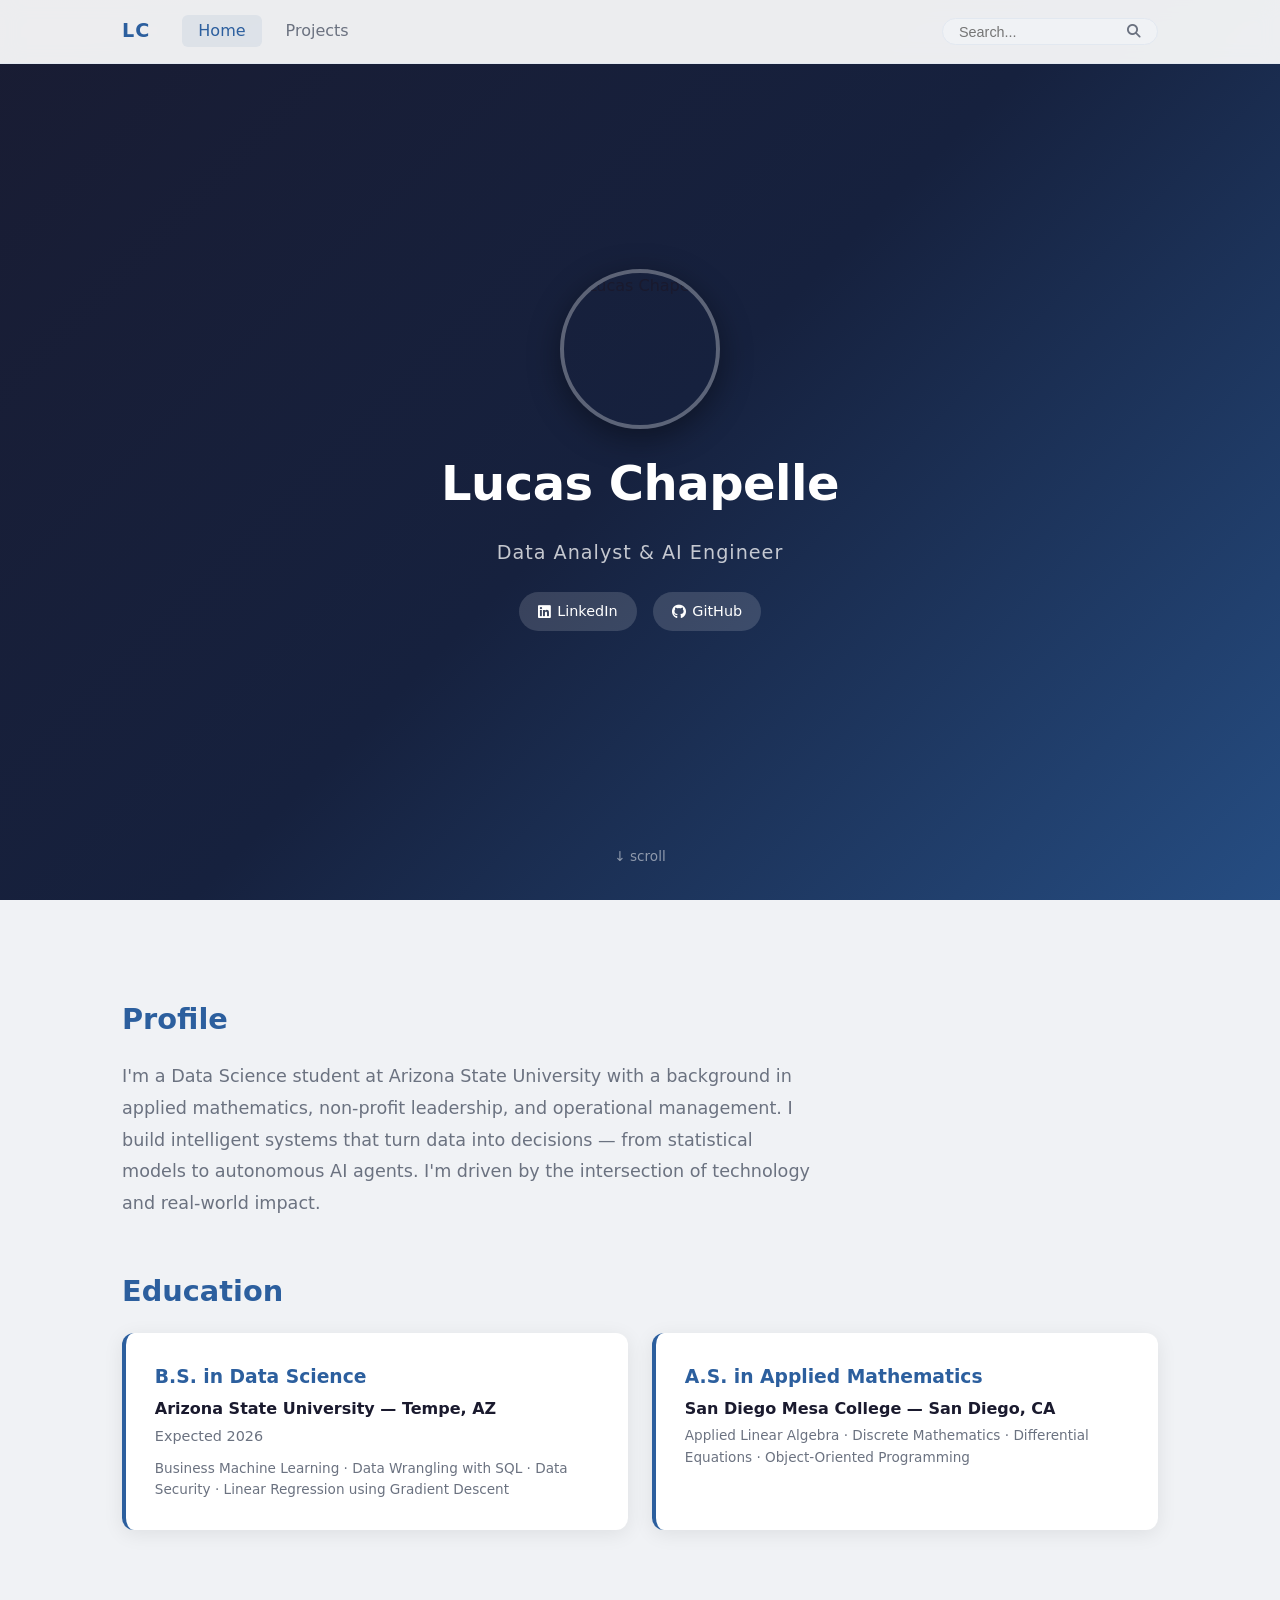
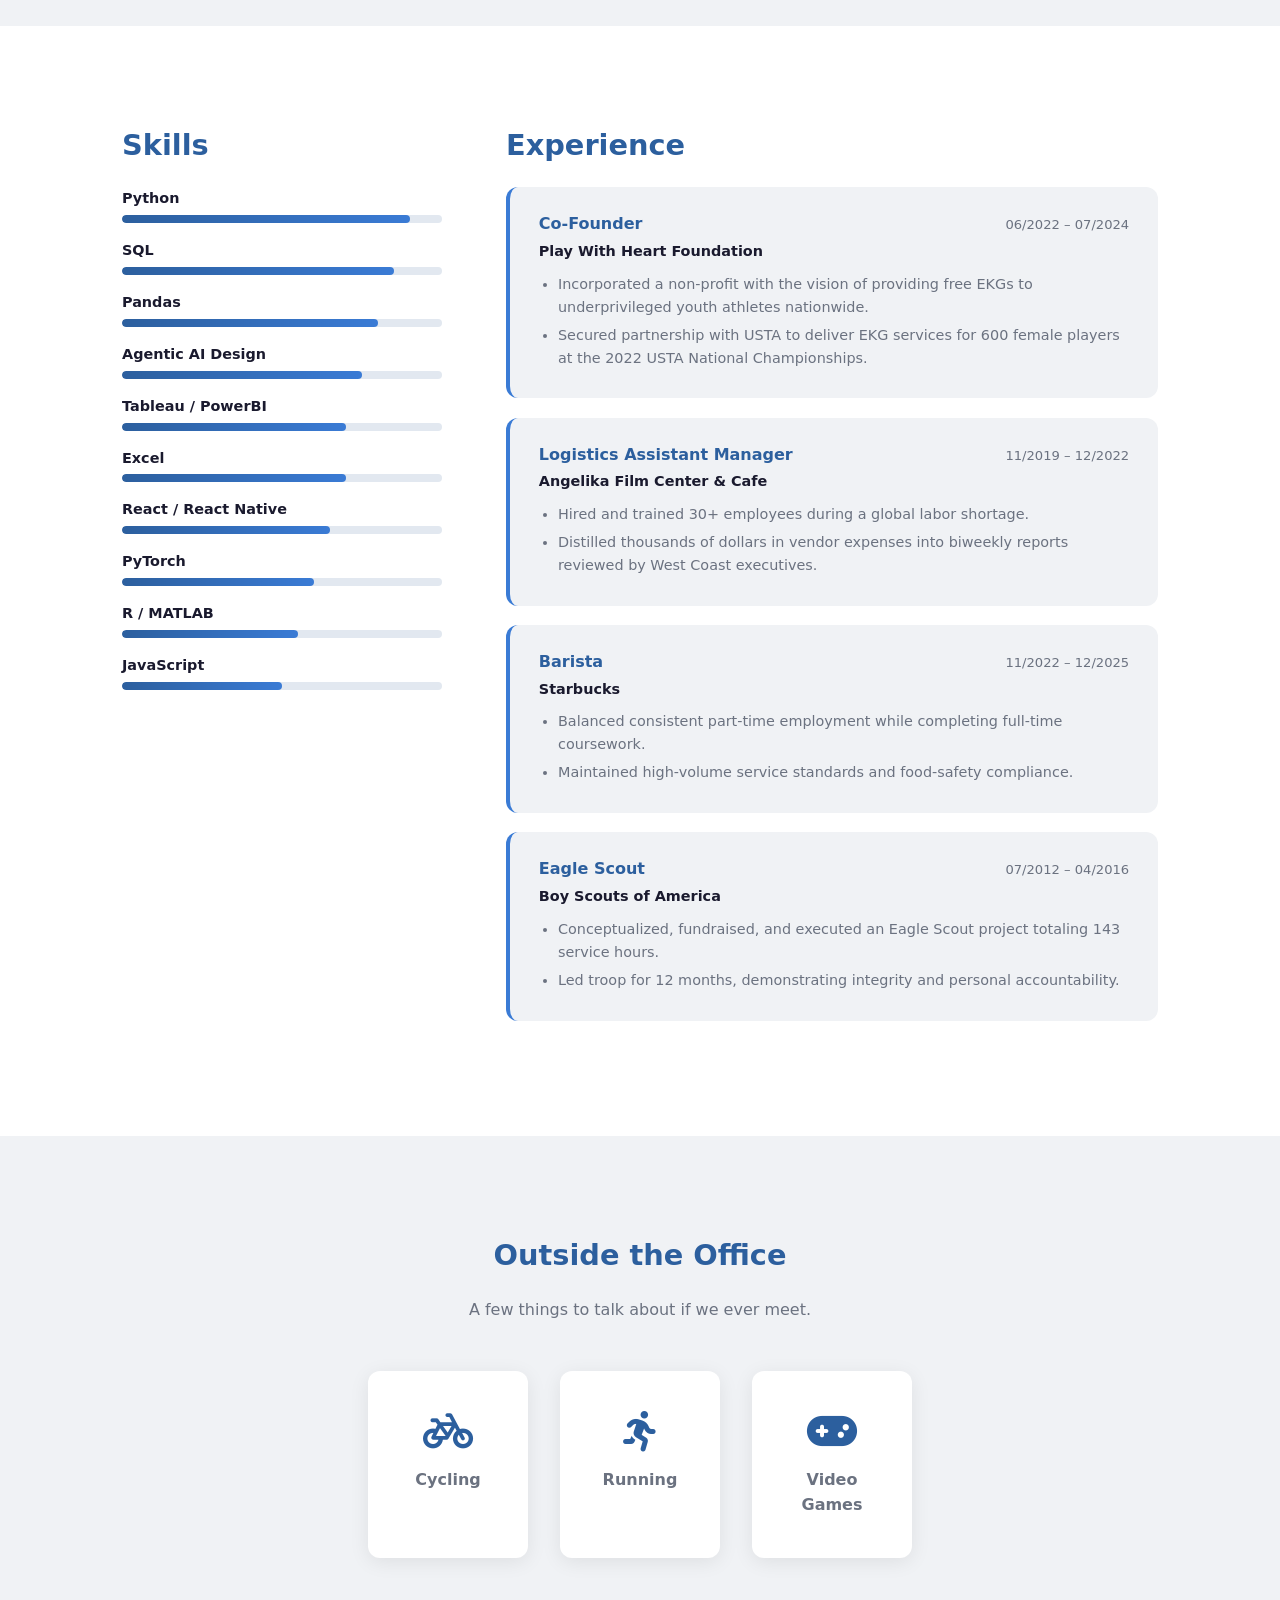
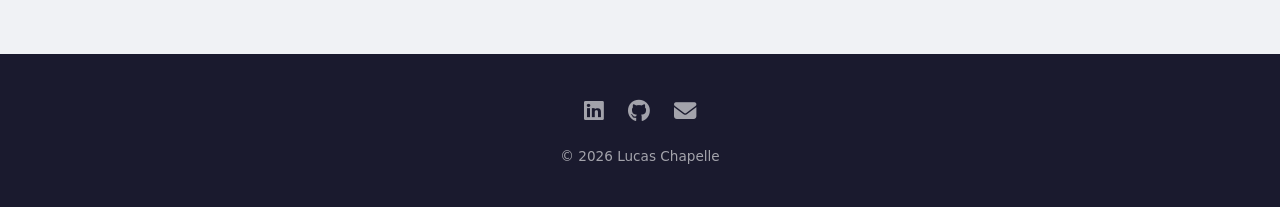
==== index.html @ 03fcc6c4 "Initial portfolio commit" ====
<!DOCTYPE html>
<html lang="en">
<head>
  <meta charset="UTF-8" />
  <meta name="viewport" content="width=device-width, initial-scale=1.0" />
  <title>Lucas Chapelle</title>
  <link rel="stylesheet" href="css/style.css" />
  <link rel="stylesheet" href="https://cdnjs.cloudflare.com/ajax/libs/font-awesome/6.5.0/css/all.min.css" />
</head>
<body>

  <!-- HEADER -->
  <header id="site-header">
    <nav>
      <div class="nav-logo">LC</div>
      <ul class="nav-links">
        <li><a href="index.html" class="active">Home</a></li>
        <li><a href="projects.html">Projects</a></li>
      </ul>
      <div class="nav-search">
        <input type="text" id="search-input" placeholder="Search..." />
        <i class="fas fa-search"></i>
      </div>
    </nav>
  </header>

  <!-- HERO -->
  <section id="hero">
    <div class="hero-bg" id="parallax-bg"></div>
    <div class="hero-content">
      <img src="assets/headshot.jpg" alt="Lucas Chapelle" class="headshot" />
      <h1>Lucas Chapelle</h1>
      <p class="title">Data Analyst &amp; AI Engineer</p>
      <div class="social-links">
        <a href="https://linkedin.com/in/lucas-chapelle-/" target="_blank">
          <i class="fab fa-linkedin"></i> LinkedIn
        </a>
        <a href="https://github.com/LChap" target="_blank">
          <i class="fab fa-github"></i> GitHub
        </a>
      </div>
    </div>
    <div class="scroll-hint">&#8595; scroll</div>
  </section>

  <!-- PROFILE & EDUCATION -->
  <section id="about">
    <div class="container">
      <h2>Profile</h2>
      <p class="profile-text">
        I'm a Data Science student at Arizona State University with a background in applied mathematics,
        non-profit leadership, and operational management. I build intelligent systems that turn data into
        decisions — from statistical models to autonomous AI agents. I'm driven by the intersection of
        technology and real-world impact.
      </p>

      <h2>Education</h2>
      <div class="education-grid">
        <div class="edu-card">
          <h3>B.S. in Data Science</h3>
          <p class="school">Arizona State University — Tempe, AZ</p>
          <p class="date">Expected 2026</p>
          <p class="courses">Business Machine Learning · Data Wrangling with SQL · Data Security · Linear Regression using Gradient Descent</p>
        </div>
        <div class="edu-card">
          <h3>A.S. in Applied Mathematics</h3>
          <p class="school">San Diego Mesa College — San Diego, CA</p>
          <p class="courses">Applied Linear Algebra · Discrete Mathematics · Differential Equations · Object-Oriented Programming</p>
        </div>
      </div>
    </div>
  </section>

  <!-- EXPERIENCE & SKILLS -->
  <section id="experience">
    <div class="container experience-layout">

      <!-- SKILLS -->
      <div class="skills-panel">
        <h2>Skills</h2>
        <div class="skills-list">
          <div class="skill-item" data-level="90"><span>Python</span><div class="skill-bar"><div class="skill-fill"></div></div></div>
          <div class="skill-item" data-level="85"><span>SQL</span><div class="skill-bar"><div class="skill-fill"></div></div></div>
          <div class="skill-item" data-level="80"><span>Pandas</span><div class="skill-bar"><div class="skill-fill"></div></div></div>
          <div class="skill-item" data-level="75"><span>Agentic AI Design</span><div class="skill-bar"><div class="skill-fill"></div></div></div>
          <div class="skill-item" data-level="70"><span>Tableau / PowerBI</span><div class="skill-bar"><div class="skill-fill"></div></div></div>
          <div class="skill-item" data-level="70"><span>Excel</span><div class="skill-bar"><div class="skill-fill"></div></div></div>
          <div class="skill-item" data-level="65"><span>React / React Native</span><div class="skill-bar"><div class="skill-fill"></div></div></div>
          <div class="skill-item" data-level="60"><span>PyTorch</span><div class="skill-bar"><div class="skill-fill"></div></div></div>
          <div class="skill-item" data-level="55"><span>R / MATLAB</span><div class="skill-bar"><div class="skill-fill"></div></div></div>
          <div class="skill-item" data-level="50"><span>JavaScript</span><div class="skill-bar"><div class="skill-fill"></div></div></div>
        </div>
      </div>

      <!-- EXPERIENCE -->
      <div class="experience-panel">
        <h2>Experience</h2>

        <div class="exp-card">
          <div class="exp-header">
            <h3>Co-Founder</h3>
            <span class="date">06/2022 – 07/2024</span>
          </div>
          <p class="company">Play With Heart Foundation</p>
          <ul>
            <li>Incorporated a non-profit with the vision of providing free EKGs to underprivileged youth athletes nationwide.</li>
            <li>Secured partnership with USTA to deliver EKG services for 600 female players at the 2022 USTA National Championships.</li>
          </ul>
        </div>

        <div class="exp-card">
          <div class="exp-header">
            <h3>Logistics Assistant Manager</h3>
            <span class="date">11/2019 – 12/2022</span>
          </div>
          <p class="company">Angelika Film Center &amp; Cafe</p>
          <ul>
            <li>Hired and trained 30+ employees during a global labor shortage.</li>
            <li>Distilled thousands of dollars in vendor expenses into biweekly reports reviewed by West Coast executives.</li>
          </ul>
        </div>

        <div class="exp-card">
          <div class="exp-header">
            <h3>Barista</h3>
            <span class="date">11/2022 – 12/2025</span>
          </div>
          <p class="company">Starbucks</p>
          <ul>
            <li>Balanced consistent part-time employment while completing full-time coursework.</li>
            <li>Maintained high-volume service standards and food-safety compliance.</li>
          </ul>
        </div>

        <div class="exp-card">
          <div class="exp-header">
            <h3>Eagle Scout</h3>
            <span class="date">07/2012 – 04/2016</span>
          </div>
          <p class="company">Boy Scouts of America</p>
          <ul>
            <li>Conceptualized, fundraised, and executed an Eagle Scout project totaling 143 service hours.</li>
            <li>Led troop for 12 months, demonstrating integrity and personal accountability.</li>
          </ul>
        </div>

      </div>
    </div>
  </section>

  <!-- INTERESTS -->
  <section id="interests">
    <div class="container">
      <h2>Outside the Office</h2>
      <p class="interests-sub">A few things to talk about if we ever meet.</p>
      <div class="interests-grid">
        <div class="interest-card">
          <i class="fas fa-bicycle"></i>
          <p>Cycling</p>
        </div>
        <div class="interest-card">
          <i class="fas fa-person-running"></i>
          <p>Running</p>
        </div>
        <div class="interest-card">
          <i class="fas fa-gamepad"></i>
          <p>Video Games</p>
        </div>
      </div>
    </div>
  </section>

  <!-- FOOTER -->
  <footer>
    <div class="footer-links">
      <a href="https://linkedin.com/in/lucas-chapelle-/" target="_blank"><i class="fab fa-linkedin"></i></a>
      <a href="https://github.com/LChap" target="_blank"><i class="fab fa-github"></i></a>
      <a href="mailto:lukechapeller@gmail.com"><i class="fas fa-envelope"></i></a>
    </div>
    <p>&copy; 2026 Lucas Chapelle</p>
  </footer>

  <script src="js/main.js"></script>
</body>
</html>
---- css/style.css ----
/* ============================================================
   BASE & VARIABLES
   ============================================================ */
:root {
  --bg:         #f0f2f5;
  --surface:    #ffffff;
  --blue:       #2c5f9e;
  --blue-light: #3a7bd5;
  --text:       #1a1a2e;
  --text-muted: #6b7280;
  --border:     #e2e8f0;
  --radius:     12px;
  --shadow:     0 4px 20px rgba(0,0,0,0.08);
  --header-h:   64px;
}

* { margin: 0; padding: 0; box-sizing: border-box; }

html { scroll-behavior: smooth; }

body {
  font-family: 'Segoe UI', system-ui, sans-serif;
  background: var(--bg);
  color: var(--text);
  line-height: 1.6;
}

.container {
  max-width: 1100px;
  margin: 0 auto;
  padding: 0 2rem;
}

h2 {
  font-size: 1.8rem;
  color: var(--blue);
  margin-bottom: 1.2rem;
}

/* ============================================================
   HEADER
   ============================================================ */
#site-header {
  position: fixed;
  top: 0; left: 0; right: 0;
  height: var(--header-h);
  background: rgba(255,255,255,0.92);
  backdrop-filter: blur(10px);
  border-bottom: 1px solid var(--border);
  z-index: 1000;
  transition: box-shadow 0.3s;
}

#site-header.scrolled { box-shadow: var(--shadow); }

nav {
  max-width: 1100px;
  margin: 0 auto;
  padding: 0 2rem;
  height: 100%;
  display: flex;
  align-items: center;
  gap: 2rem;
}

.nav-logo {
  font-weight: 700;
  font-size: 1.2rem;
  color: var(--blue);
  letter-spacing: 1px;
  flex-shrink: 0;
}

.nav-links {
  display: flex;
  list-style: none;
  gap: 0.5rem;
  flex: 1;
}

.nav-links a {
  text-decoration: none;
  color: var(--text-muted);
  padding: 0.4rem 1rem;
  border-radius: 6px;
  font-weight: 500;
  transition: color 0.2s, background 0.2s;
}

.nav-links a:hover,
.nav-links a.active {
  color: var(--blue);
  background: rgba(44,95,158,0.08);
}

.nav-search {
  display: flex;
  align-items: center;
  gap: 0.5rem;
  background: var(--bg);
  border: 1px solid var(--border);
  border-radius: 20px;
  padding: 0.3rem 1rem;
}

.nav-search input {
  border: none;
  background: transparent;
  outline: none;
  font-size: 0.9rem;
  color: var(--text);
  width: 160px;
}

.nav-search i { color: var(--text-muted); font-size: 0.85rem; }

/* ============================================================
   HERO
   ============================================================ */
#hero {
  position: relative;
  height: 100vh;
  display: flex;
  align-items: center;
  justify-content: center;
  overflow: hidden;
  text-align: center;
}

.hero-bg {
  position: absolute;
  inset: -20%;
  background: linear-gradient(135deg, #1a1a2e 0%, #16213e 50%, #2c5f9e 100%);
  will-change: transform;
}

.hero-content {
  position: relative;
  z-index: 2;
  display: flex;
  flex-direction: column;
  align-items: center;
  gap: 1rem;
}

.headshot {
  width: 160px;
  height: 160px;
  border-radius: 50%;
  object-fit: cover;
  object-position: center top;
  border: 4px solid rgba(255,255,255,0.3);
  box-shadow: 0 8px 32px rgba(0,0,0,0.4);
}

.hero-content h1 {
  font-size: 3rem;
  color: #fff;
  font-weight: 700;
  letter-spacing: -0.5px;
}

.hero-content .title {
  font-size: 1.2rem;
  color: rgba(255,255,255,0.75);
  letter-spacing: 1px;
}

.social-links {
  display: flex;
  gap: 1rem;
  margin-top: 0.5rem;
}

.social-links a {
  color: #fff;
  text-decoration: none;
  background: rgba(255,255,255,0.15);
  padding: 0.5rem 1.2rem;
  border-radius: 20px;
  font-size: 0.9rem;
  display: flex;
  align-items: center;
  gap: 0.4rem;
  transition: background 0.2s;
}

.social-links a:hover { background: rgba(255,255,255,0.28); }

.scroll-hint {
  position: absolute;
  bottom: 2rem;
  color: rgba(255,255,255,0.5);
  font-size: 0.85rem;
  animation: bounce 2s infinite;
}

@keyframes bounce {
  0%, 100% { transform: translateY(0); }
  50%       { transform: translateY(8px); }
}

/* ============================================================
   ABOUT / EDUCATION
   ============================================================ */
#about {
  padding: 6rem 0;
  background: var(--bg);
}

.profile-text {
  font-size: 1.1rem;
  color: var(--text-muted);
  max-width: 700px;
  margin-bottom: 3rem;
  line-height: 1.8;
}

.education-grid {
  display: grid;
  grid-template-columns: 1fr 1fr;
  gap: 1.5rem;
}

.edu-card {
  background: var(--surface);
  border-radius: var(--radius);
  padding: 1.8rem;
  box-shadow: var(--shadow);
  border-left: 4px solid var(--blue);
}

.edu-card h3 { color: var(--blue); margin-bottom: 0.3rem; }
.edu-card .school { font-weight: 600; margin-bottom: 0.2rem; }
.edu-card .date { color: var(--text-muted); font-size: 0.9rem; margin-bottom: 0.6rem; }
.edu-card .courses { font-size: 0.85rem; color: var(--text-muted); }

/* ============================================================
   EXPERIENCE & SKILLS
   ============================================================ */
#experience {
  padding: 6rem 0;
  background: var(--surface);
}

.experience-layout {
  display: grid;
  grid-template-columns: 320px 1fr;
  gap: 4rem;
  align-items: start;
}

/* Skills */
.skills-panel { position: sticky; top: calc(var(--header-h) + 2rem); }

.skills-list { display: flex; flex-direction: column; gap: 1rem; }

.skill-item span {
  display: block;
  font-size: 0.9rem;
  font-weight: 600;
  margin-bottom: 0.3rem;
  color: var(--text);
  transition: color 0.2s;
}

.skill-bar {
  height: 8px;
  background: var(--border);
  border-radius: 4px;
  overflow: hidden;
}

.skill-fill {
  height: 100%;
  width: 0%;
  background: linear-gradient(90deg, var(--blue), var(--blue-light));
  border-radius: 4px;
  transition: width 0.6s ease, opacity 0.2s;
}

.skill-item:hover span { color: var(--blue); }
.skill-item:hover .skill-fill { opacity: 0.85; }

/* Experience */
.exp-card {
  background: var(--bg);
  border-radius: var(--radius);
  padding: 1.5rem 1.8rem;
  margin-bottom: 1.2rem;
  border-left: 4px solid var(--blue-light);
  transition: transform 0.2s, box-shadow 0.2s;
}

.exp-card:hover {
  transform: translateX(4px);
  box-shadow: var(--shadow);
}

.exp-header {
  display: flex;
  justify-content: space-between;
  align-items: baseline;
  margin-bottom: 0.2rem;
}

.exp-card h3 { color: var(--blue); font-size: 1rem; }
.exp-card .date { font-size: 0.82rem; color: var(--text-muted); }
.exp-card .company { font-weight: 600; margin-bottom: 0.6rem; font-size: 0.9rem; }
.exp-card ul { padding-left: 1.2rem; }
.exp-card li { font-size: 0.9rem; color: var(--text-muted); margin-bottom: 0.3rem; }

/* ============================================================
   INTERESTS
   ============================================================ */
#interests {
  padding: 6rem 0;
  background: var(--bg);
  text-align: center;
}

.interests-sub {
  color: var(--text-muted);
  margin-bottom: 3rem;
  font-size: 1rem;
}

.interests-grid {
  display: flex;
  justify-content: center;
  gap: 2rem;
  flex-wrap: wrap;
}

.interest-card {
  background: var(--surface);
  border-radius: var(--radius);
  padding: 2.5rem 2rem;
  width: 160px;
  box-shadow: var(--shadow);
  transition: transform 0.25s, box-shadow 0.25s;
  cursor: default;
}

.interest-card:hover {
  transform: translateY(-8px);
  box-shadow: 0 12px 30px rgba(44,95,158,0.15);
}

.interest-card i {
  font-size: 2.5rem;
  color: var(--blue);
  margin-bottom: 1rem;
  display: block;
}

.interest-card p { font-weight: 600; color: var(--text-muted); }

/* ============================================================
   FOOTER
   ============================================================ */
footer {
  background: #1a1a2e;
  color: rgba(255,255,255,0.6);
  text-align: center;
  padding: 2.5rem 1rem;
}

.footer-links {
  display: flex;
  justify-content: center;
  gap: 1.5rem;
  margin-bottom: 1rem;
}

.footer-links a {
  color: rgba(255,255,255,0.6);
  font-size: 1.4rem;
  transition: color 0.2s;
}

.footer-links a:hover { color: #fff; }

footer p { font-size: 0.85rem; }

/* ============================================================
   PROJECTS PAGE
   ============================================================ */
#projects-hero {
  padding: 10rem 0 4rem;
  background: linear-gradient(135deg, #1a1a2e, #2c5f9e);
  text-align: center;
  color: #fff;
}

#projects-hero h1 {
  font-size: 2.8rem;
  margin-bottom: 1rem;
}

#projects-hero p {
  color: rgba(255,255,255,0.75);
  font-size: 1.1rem;
  max-width: 600px;
  margin: 0 auto;
}

#projects { padding: 5rem 0; }

.projects-grid {
  display: grid;
  grid-template-columns: repeat(auto-fit, minmax(320px, 1fr));
  gap: 2rem;
}

.project-card {
  background: var(--surface);
  border-radius: var(--radius);
  padding: 2rem;
  box-shadow: var(--shadow);
  display: flex;
  flex-direction: column;
  gap: 1rem;
  transition: transform 0.25s, box-shadow 0.25s;
}

.project-card:hover {
  transform: translateY(-6px);
  box-shadow: 0 16px 40px rgba(44,95,158,0.15);
}

.project-icon {
  width: 52px;
  height: 52px;
  background: rgba(44,95,158,0.1);
  border-radius: 12px;
  display: flex;
  align-items: center;
  justify-content: center;
}

.project-icon i { font-size: 1.4rem; color: var(--blue); }

.project-card h3 { color: var(--blue); font-size: 1.2rem; }

.project-desc { color: var(--text-muted); font-size: 0.92rem; line-height: 1.7; }

.project-tags {
  display: flex;
  flex-wrap: wrap;
  gap: 0.4rem;
}

.project-tags span {
  background: rgba(44,95,158,0.1);
  color: var(--blue);
  font-size: 0.78rem;
  font-weight: 600;
  padding: 0.2rem 0.7rem;
  border-radius: 20px;
}

.project-highlights { display: flex; flex-direction: column; gap: 0.4rem; }

.project-highlights p {
  font-size: 0.88rem;
  color: var(--text-muted);
  display: flex;
  align-items: center;
  gap: 0.5rem;
}

.project-highlights i { color: var(--blue-light); font-size: 0.75rem; }

.project-link {
  margin-top: auto;
  display: inline-flex;
  align-items: center;
  gap: 0.4rem;
  color: var(--blue);
  text-decoration: none;
  font-weight: 600;
  font-size: 0.9rem;
  transition: gap 0.2s;
}

.project-link:hover { gap: 0.7rem; }

/* ============================================================
   RESPONSIVE
   ============================================================ */
@media (max-width: 768px) {
  .education-grid { grid-template-columns: 1fr; }
  .experience-layout { grid-template-columns: 1fr; }
  .skills-panel { position: static; }
  .hero-content h1 { font-size: 2rem; }
  .nav-search input { width: 100px; }
}
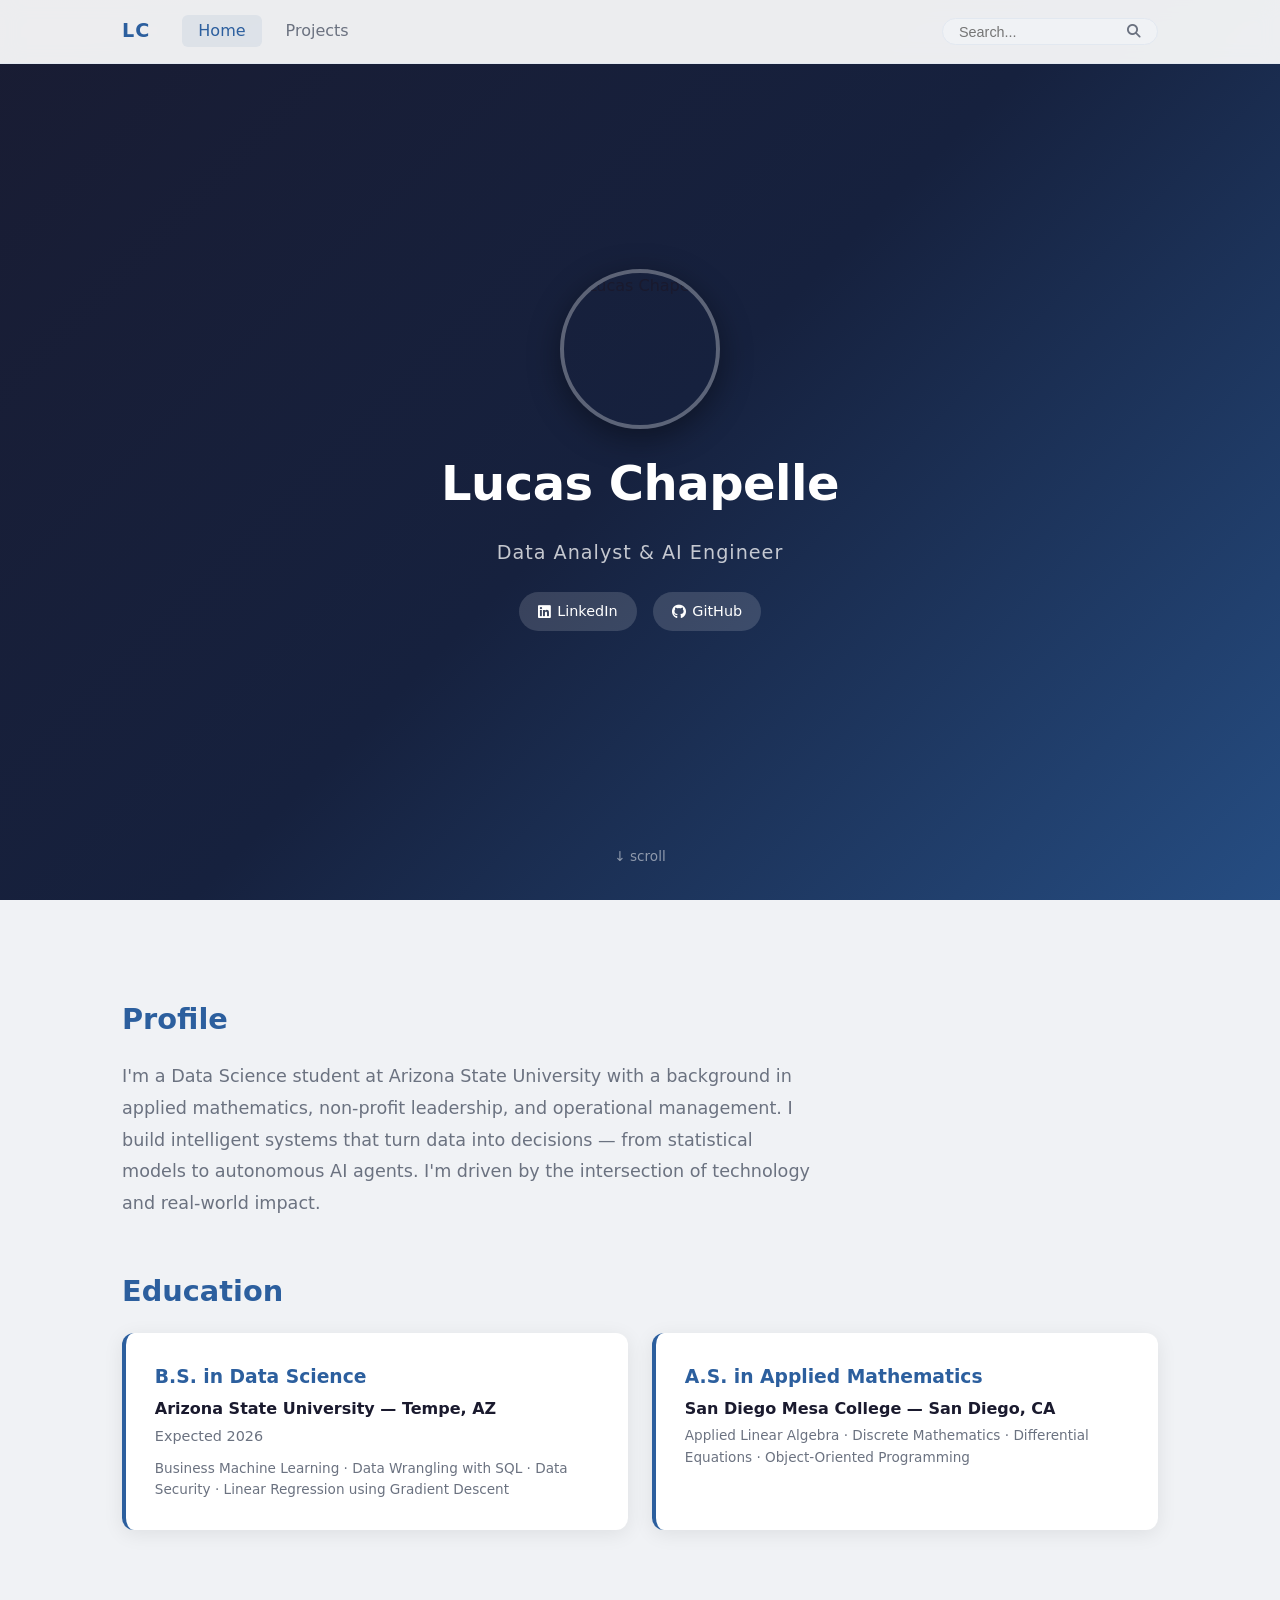
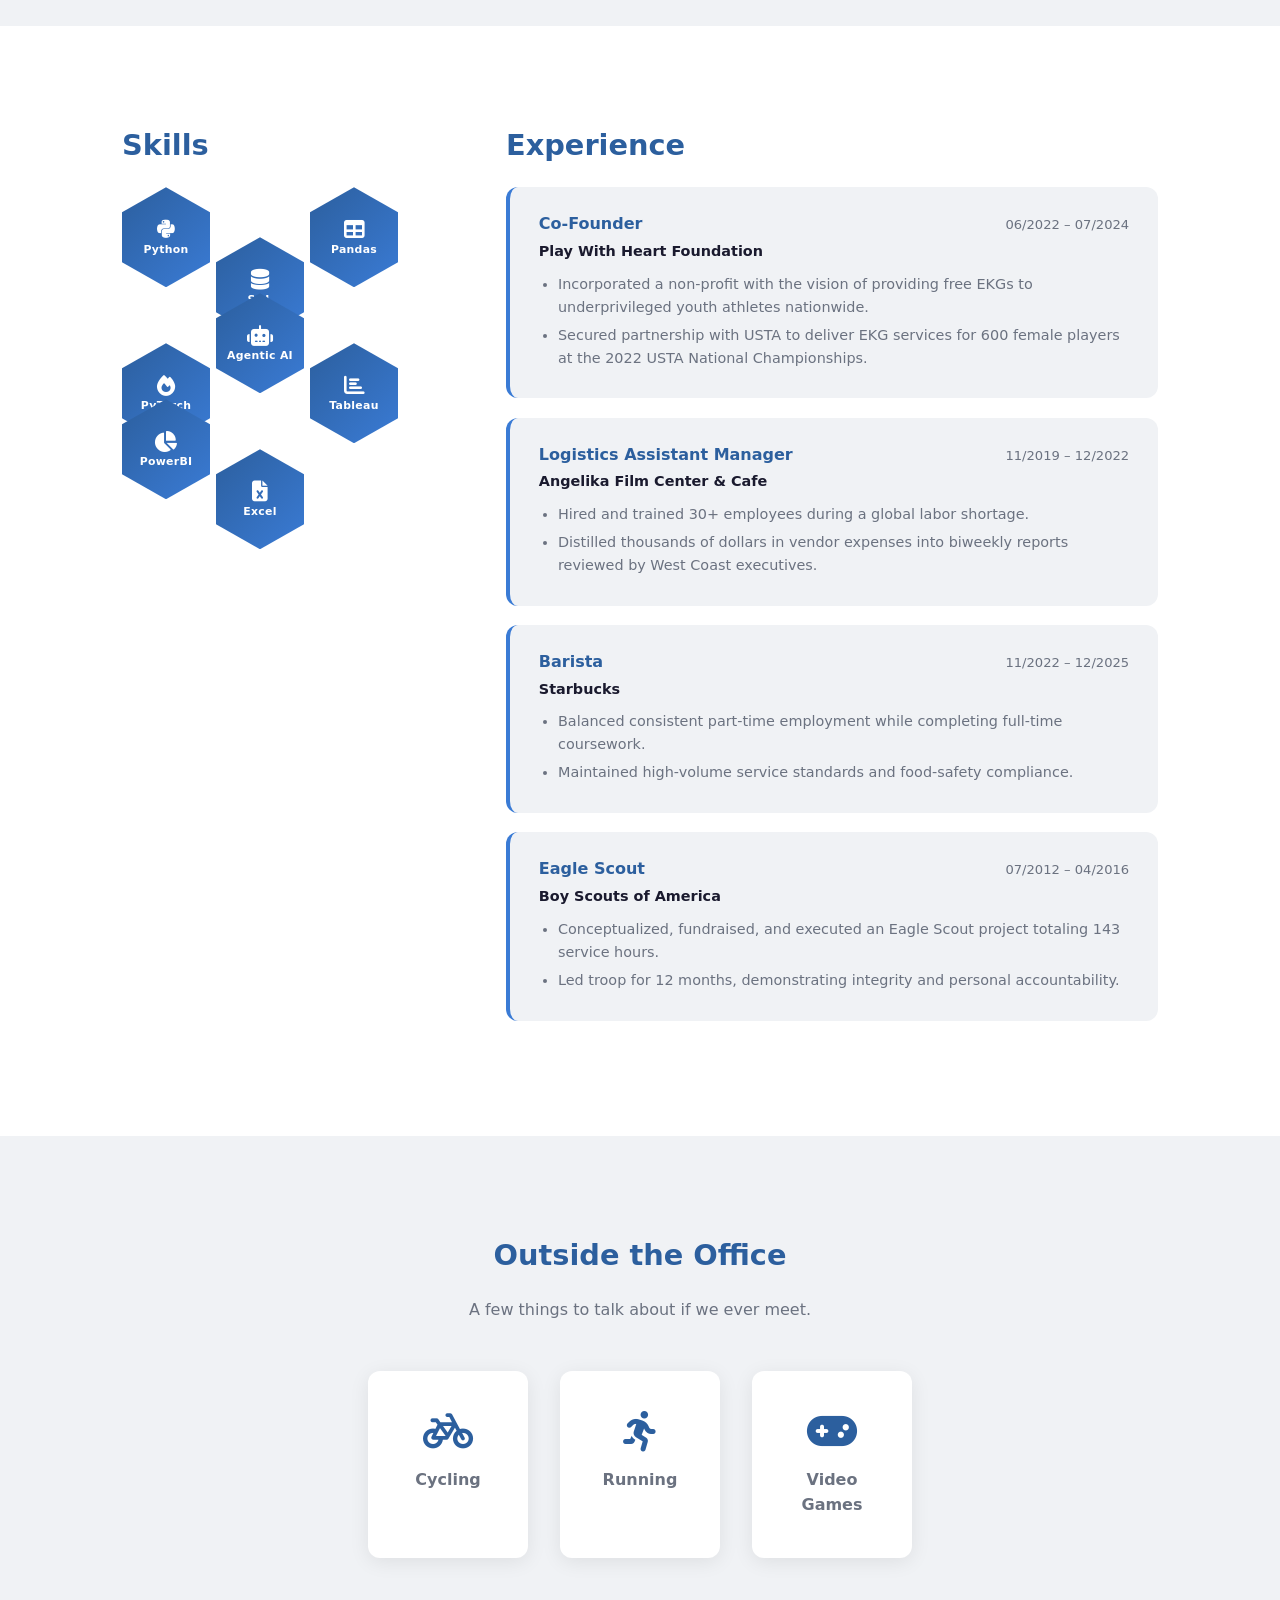
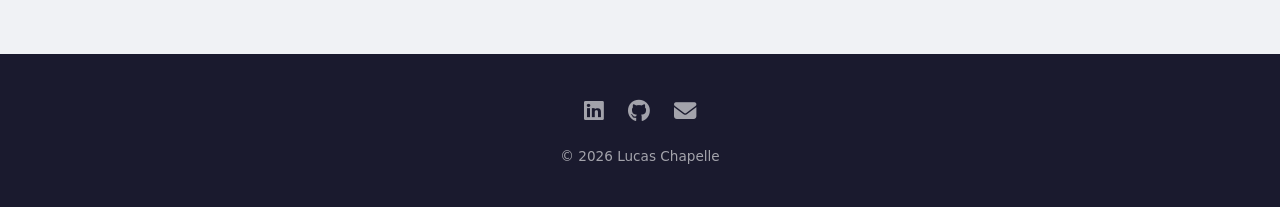
==== commit f27109ab: "Replace skill bars with hexagon grid" ====
--- a/index.html
+++ b/index.html
@@ -78,17 +78,19 @@
       <!-- SKILLS -->
       <div class="skills-panel">
         <h2>Skills</h2>
-        <div class="skills-list">
-          <div class="skill-item" data-level="90"><span>Python</span><div class="skill-bar"><div class="skill-fill"></div></div></div>
-          <div class="skill-item" data-level="85"><span>SQL</span><div class="skill-bar"><div class="skill-fill"></div></div></div>
-          <div class="skill-item" data-level="80"><span>Pandas</span><div class="skill-bar"><div class="skill-fill"></div></div></div>
-          <div class="skill-item" data-level="75"><span>Agentic AI Design</span><div class="skill-bar"><div class="skill-fill"></div></div></div>
-          <div class="skill-item" data-level="70"><span>Tableau / PowerBI</span><div class="skill-bar"><div class="skill-fill"></div></div></div>
-          <div class="skill-item" data-level="70"><span>Excel</span><div class="skill-bar"><div class="skill-fill"></div></div></div>
-          <div class="skill-item" data-level="65"><span>React / React Native</span><div class="skill-bar"><div class="skill-fill"></div></div></div>
-          <div class="skill-item" data-level="60"><span>PyTorch</span><div class="skill-bar"><div class="skill-fill"></div></div></div>
-          <div class="skill-item" data-level="55"><span>R / MATLAB</span><div class="skill-bar"><div class="skill-fill"></div></div></div>
-          <div class="skill-item" data-level="50"><span>JavaScript</span><div class="skill-bar"><div class="skill-fill"></div></div></div>
+        <div class="hex-grid">
+          <div class="hex" data-skill="Python"><div class="hex-inner"><i class="fab fa-python"></i><span>Python</span></div></div>
+          <div class="hex" data-skill="SQL"><div class="hex-inner"><i class="fas fa-database"></i><span>SQL</span></div></div>
+          <div class="hex" data-skill="Pandas"><div class="hex-inner"><i class="fas fa-table"></i><span>Pandas</span></div></div>
+          <div class="hex" data-skill="PyTorch"><div class="hex-inner"><i class="fas fa-fire"></i><span>PyTorch</span></div></div>
+          <div class="hex" data-skill="Agentic AI"><div class="hex-inner"><i class="fas fa-robot"></i><span>Agentic AI</span></div></div>
+          <div class="hex" data-skill="Tableau"><div class="hex-inner"><i class="fas fa-chart-bar"></i><span>Tableau</span></div></div>
+          <div class="hex" data-skill="PowerBI"><div class="hex-inner"><i class="fas fa-chart-pie"></i><span>PowerBI</span></div></div>
+          <div class="hex" data-skill="Excel"><div class="hex-inner"><i class="fas fa-file-excel"></i><span>Excel</span></div></div>
+          <div class="hex" data-skill="React"><div class="hex-inner"><i class="fab fa-react"></i><span>React</span></div></div>
+          <div class="hex" data-skill="JavaScript"><div class="hex-inner"><i class="fab fa-js"></i><span>JavaScript</span></div></div>
+          <div class="hex" data-skill="R"><div class="hex-inner"><i class="fas fa-square-root-variable"></i><span>R</span></div></div>
+          <div class="hex" data-skill="MATLAB"><div class="hex-inner"><i class="fas fa-wave-square"></i><span>MATLAB</span></div></div>
         </div>
       </div>
 
--- a/css/style.css
+++ b/css/style.css
@@ -250,37 +250,56 @@
   align-items: start;
 }
 
-/* Skills */
+/* Skills — Hexagon Grid */
 .skills-panel { position: sticky; top: calc(var(--header-h) + 2rem); }
 
-.skills-list { display: flex; flex-direction: column; gap: 1rem; }
-
-.skill-item span {
-  display: block;
-  font-size: 0.9rem;
-  font-weight: 600;
-  margin-bottom: 0.3rem;
-  color: var(--text);
-  transition: color 0.2s;
-}
-
-.skill-bar {
-  height: 8px;
-  background: var(--border);
-  border-radius: 4px;
-  overflow: hidden;
-}
-
-.skill-fill {
-  height: 100%;
-  width: 0%;
-  background: linear-gradient(90deg, var(--blue), var(--blue-light));
-  border-radius: 4px;
-  transition: width 0.6s ease, opacity 0.2s;
-}
-
-.skill-item:hover span { color: var(--blue); }
-.skill-item:hover .skill-fill { opacity: 0.85; }
+.hex-grid {
+  display: flex;
+  flex-wrap: wrap;
+  gap: 6px;
+  max-width: 300px;
+}
+
+.hex {
+  width: 88px;
+  height: 100px;
+  clip-path: polygon(50% 0%, 100% 25%, 100% 75%, 50% 100%, 0% 75%, 0% 25%);
+  background: linear-gradient(135deg, var(--blue), var(--blue-light));
+  display: flex;
+  align-items: center;
+  justify-content: center;
+  cursor: default;
+  transition: transform 0.25s, filter 0.25s;
+  position: relative;
+}
+
+.hex:nth-child(even) { margin-top: 50px; margin-bottom: -50px; }
+
+.hex:hover {
+  transform: scale(1.12);
+  filter: brightness(1.2) drop-shadow(0 0 12px rgba(58,123,213,0.7));
+  z-index: 2;
+}
+
+.hex-inner {
+  display: flex;
+  flex-direction: column;
+  align-items: center;
+  justify-content: center;
+  gap: 4px;
+  color: #fff;
+  text-align: center;
+  padding: 0 8px;
+}
+
+.hex-inner i { font-size: 1.3rem; }
+
+.hex-inner span {
+  font-size: 0.68rem;
+  font-weight: 700;
+  letter-spacing: 0.3px;
+  line-height: 1.1;
+}
 
 /* Experience */
 .exp-card {
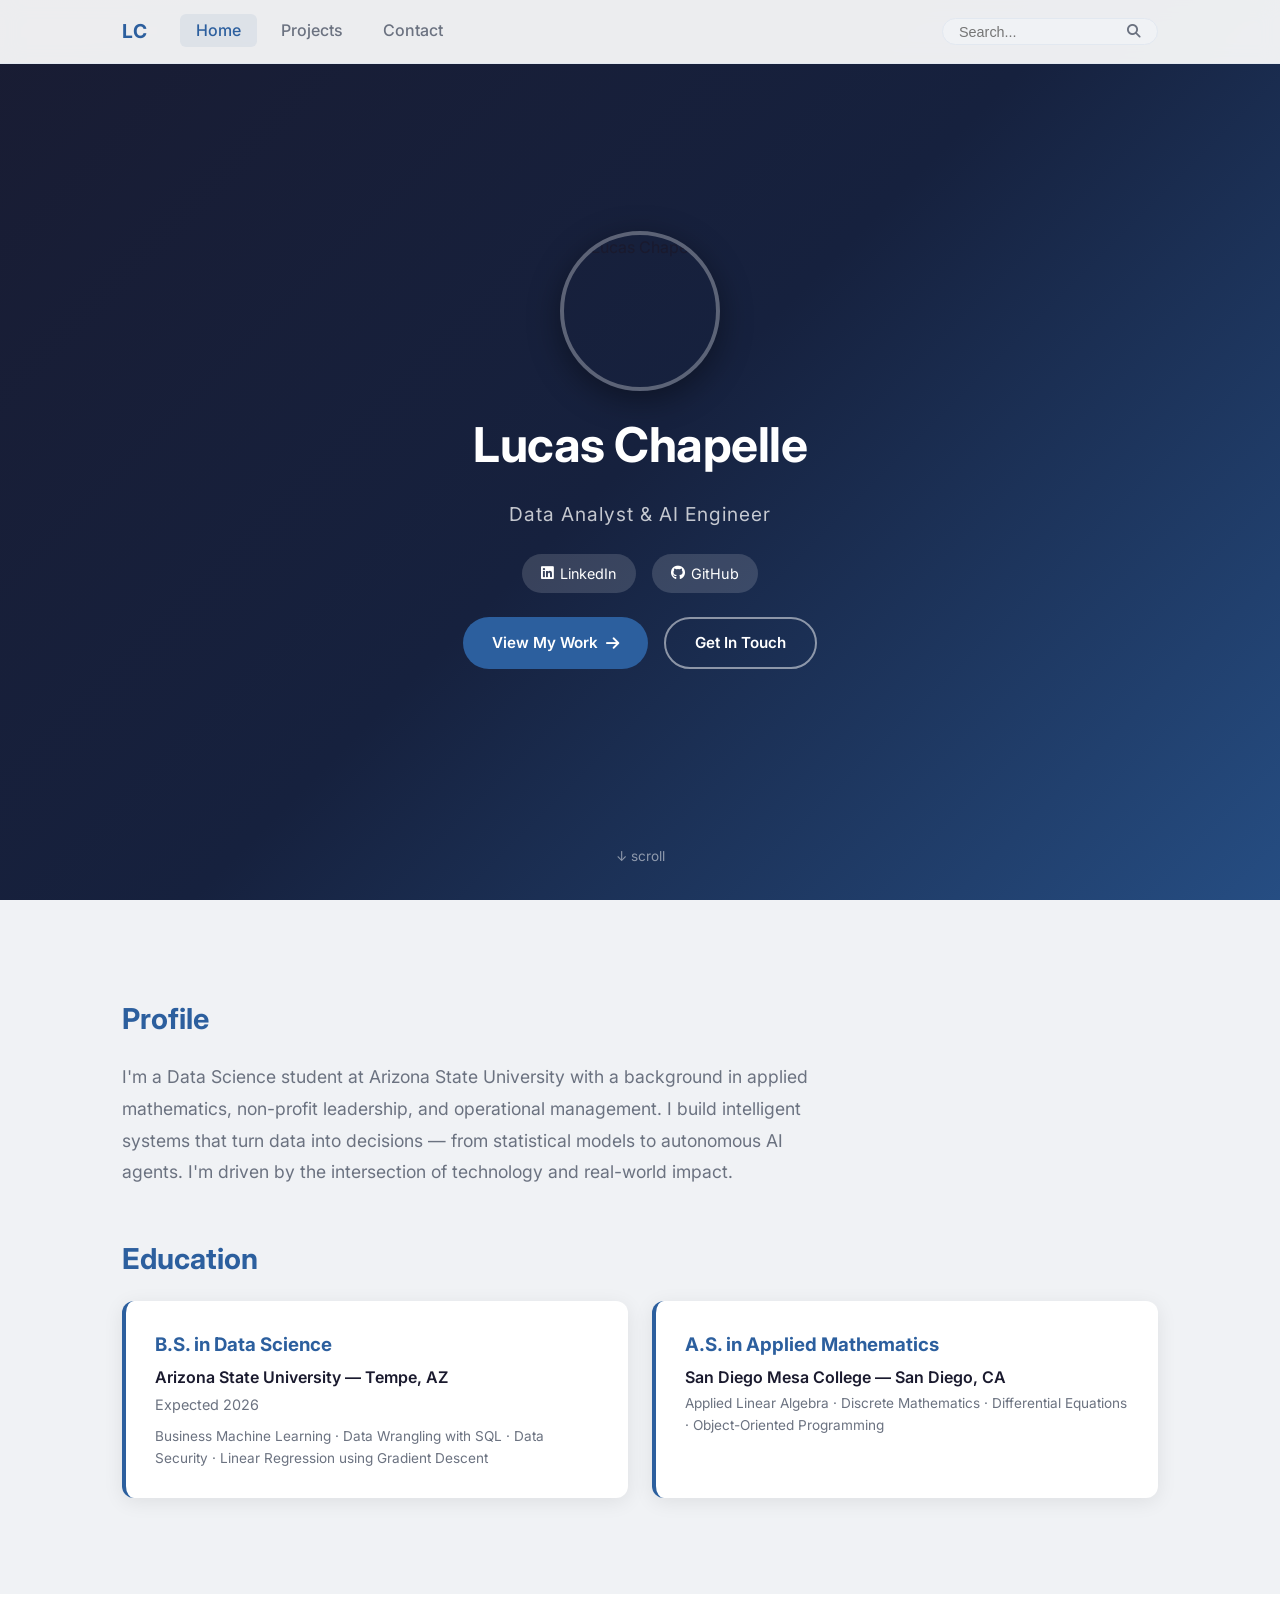
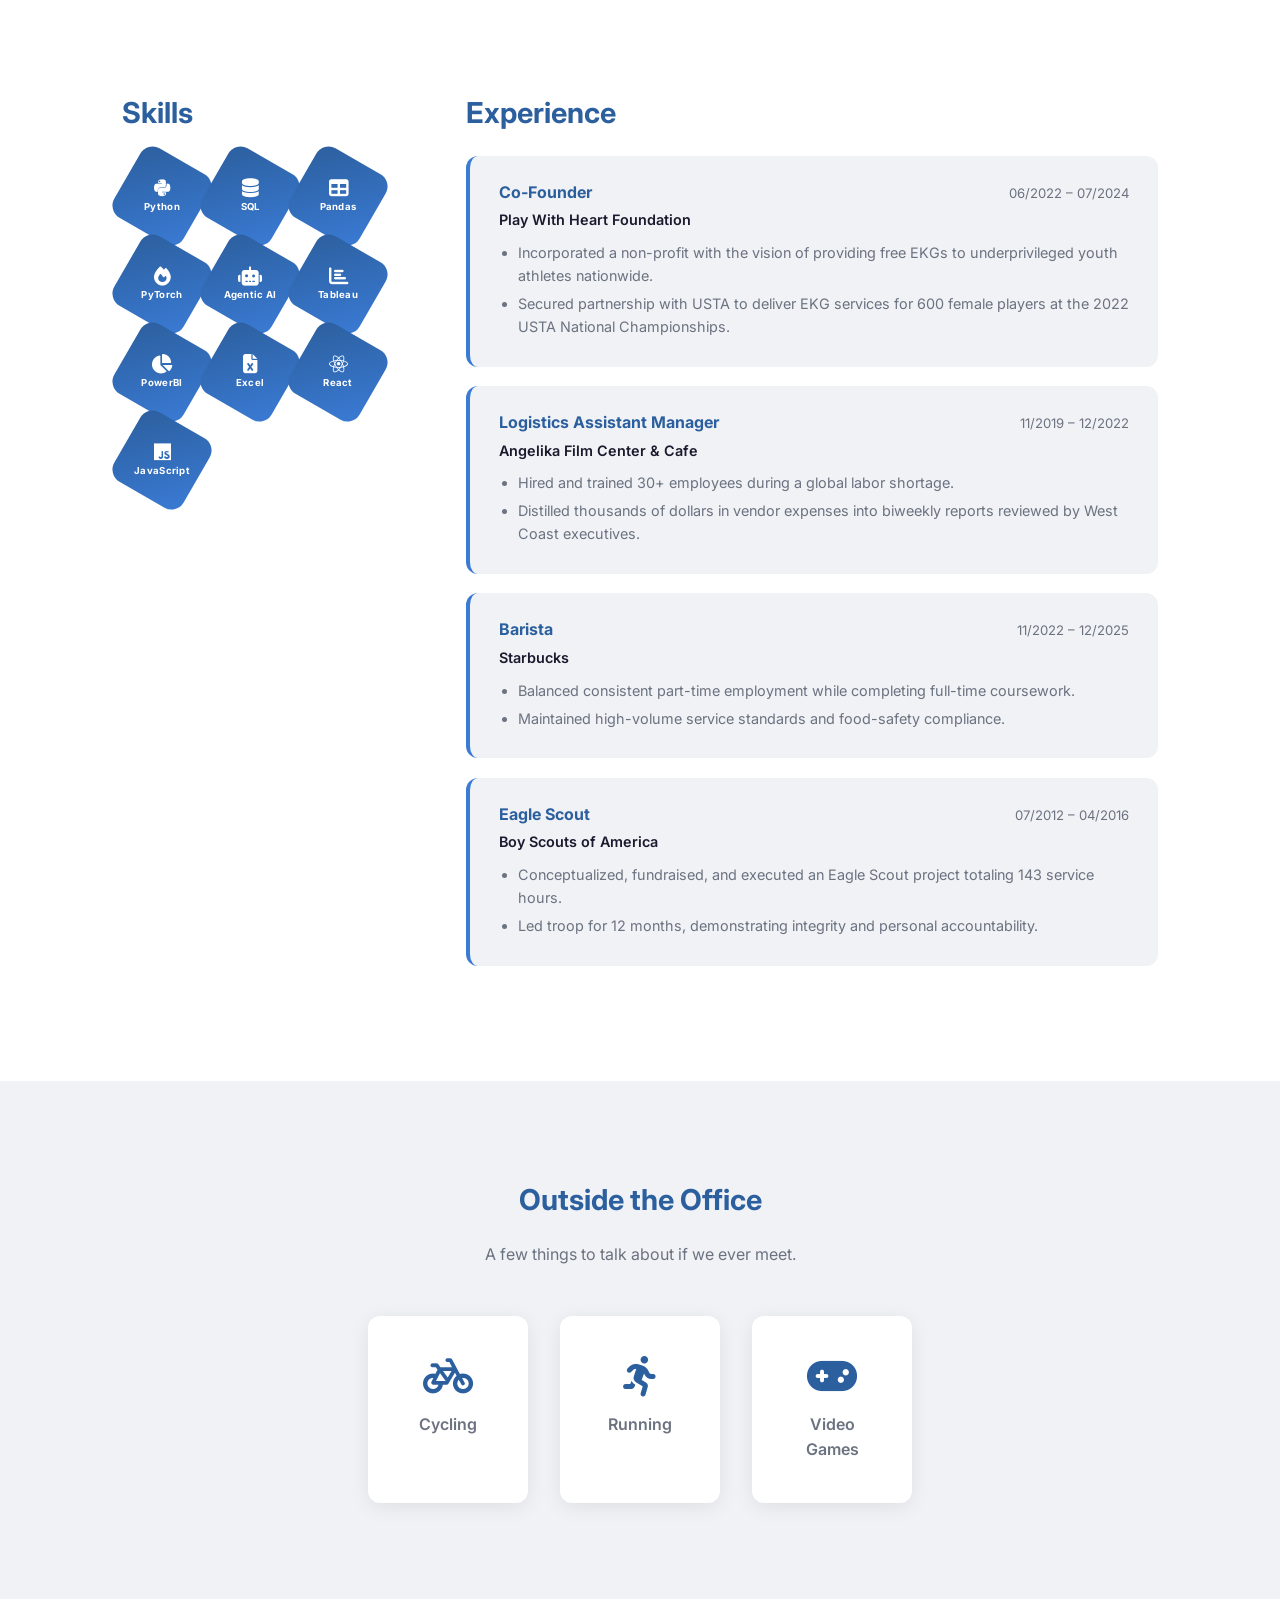
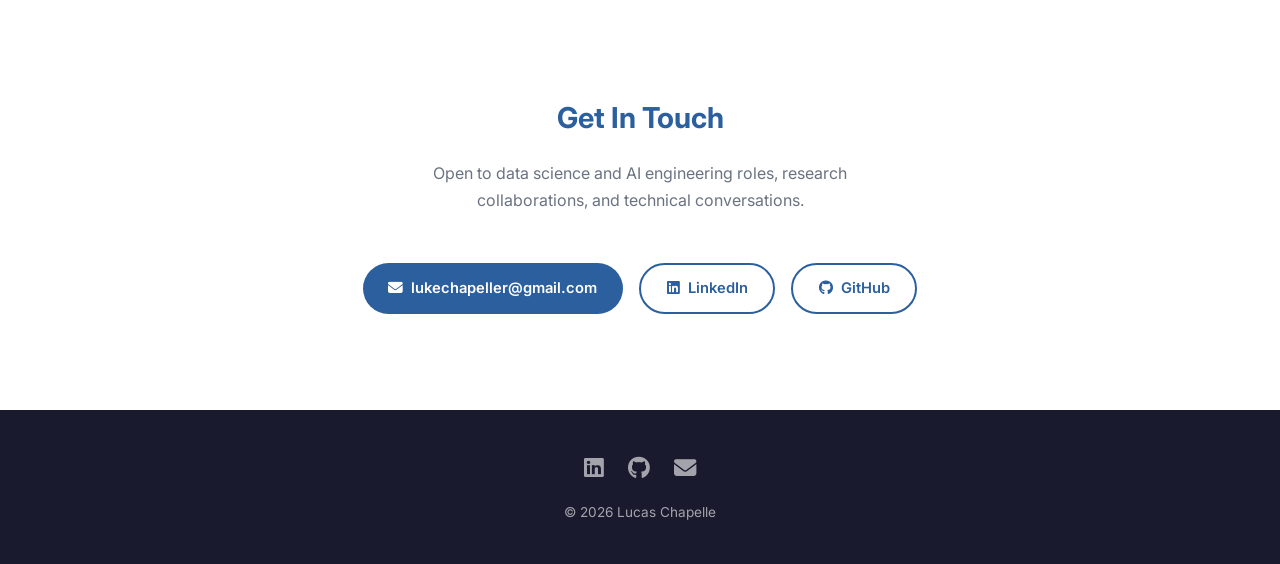
==== commit e683d3f7: "UI and UX updates with additional functionality" ====
--- a/index.html
+++ b/index.html
@@ -16,6 +16,7 @@
       <ul class="nav-links">
         <li><a href="index.html" class="active">Home</a></li>
         <li><a href="projects.html">Projects</a></li>
+        <li><a href="#contact">Contact</a></li>
       </ul>
       <div class="nav-search">
         <input type="text" id="search-input" placeholder="Search..." />
@@ -38,6 +39,10 @@
         <a href="https://github.com/LChap" target="_blank">
           <i class="fab fa-github"></i> GitHub
         </a>
+      </div>
+      <div class="hero-ctas">
+        <a href="projects.html" class="btn-hero-primary">View My Work <i class="fas fa-arrow-right"></i></a>
+        <a href="#contact" class="btn-hero-outline">Get In Touch</a>
       </div>
     </div>
     <div class="scroll-hint">&#8595; scroll</div>
@@ -172,6 +177,25 @@
     </div>
   </section>
 
+  <!-- CONTACT -->
+  <section id="contact">
+    <div class="container">
+      <h2>Get In Touch</h2>
+      <p class="contact-sub">Open to data science and AI engineering roles, research collaborations, and technical conversations.</p>
+      <div class="contact-actions">
+        <a href="mailto:lukechapeller@gmail.com" class="btn-contact">
+          <i class="fas fa-envelope"></i> lukechapeller@gmail.com
+        </a>
+        <a href="https://linkedin.com/in/lucas-chapelle-/" target="_blank" class="btn-contact btn-contact-outline">
+          <i class="fab fa-linkedin"></i> LinkedIn
+        </a>
+        <a href="https://github.com/LChap" target="_blank" class="btn-contact btn-contact-outline">
+          <i class="fab fa-github"></i> GitHub
+        </a>
+      </div>
+    </div>
+  </section>
+
   <!-- FOOTER -->
   <footer>
     <div class="footer-links">
@@ -182,6 +206,7 @@
     <p>&copy; 2026 Lucas Chapelle</p>
   </footer>
 
+  <button id="back-to-top" aria-label="Back to top"><i class="fas fa-arrow-up"></i></button>
   <script src="js/main.js"></script>
 </body>
 </html>
--- a/css/style.css
+++ b/css/style.css
@@ -1,3 +1,8 @@
+/* ============================================================
+   FONT
+   ============================================================ */
+@import url('https://fonts.googleapis.com/css2?family=Inter:wght@400;500;600;700&display=swap');
+
 /* ============================================================
    BASE & VARIABLES
    ============================================================ */
@@ -19,7 +24,7 @@
 html { scroll-behavior: smooth; }
 
 body {
-  font-family: 'Segoe UI', system-ui, sans-serif;
+  font-family: 'Inter', 'Segoe UI', system-ui, sans-serif;
   background: var(--bg);
   color: var(--text);
   line-height: 1.6;
@@ -245,43 +250,46 @@
 
 .experience-layout {
   display: grid;
-  grid-template-columns: 320px 1fr;
+  grid-template-columns: 280px 1fr;
   gap: 4rem;
   align-items: start;
+  grid-auto-rows: min-content;
 }
 
 /* Skills — Hexagon Grid */
-.skills-panel { position: sticky; top: calc(var(--header-h) + 2rem); }
+.skills-panel {
+  align-self: start;
+  position: sticky;
+  top: calc(var(--header-h) + 2rem);
+}
 
 .hex-grid {
-  display: flex;
-  flex-wrap: wrap;
-  gap: 6px;
-  max-width: 300px;
+  display: grid;
+  grid-template-columns: repeat(3, 80px);
+  gap: 8px;
 }
 
 .hex {
-  width: 88px;
-  height: 100px;
-  clip-path: polygon(50% 0%, 100% 25%, 100% 75%, 50% 100%, 0% 75%, 0% 25%);
+  width: 80px;
+  height: 80px;
   background: linear-gradient(135deg, var(--blue), var(--blue-light));
+  border-radius: 14px;
+  transform: rotate(30deg);
   display: flex;
   align-items: center;
   justify-content: center;
   cursor: default;
-  transition: transform 0.25s, filter 0.25s;
-  position: relative;
-}
-
-.hex:nth-child(even) { margin-top: 50px; margin-bottom: -50px; }
+  transition: transform 0.25s, box-shadow 0.25s;
+}
 
 .hex:hover {
-  transform: scale(1.12);
-  filter: brightness(1.2) drop-shadow(0 0 12px rgba(58,123,213,0.7));
+  transform: rotate(30deg) scale(1.15);
+  box-shadow: 0 0 22px rgba(58,123,213,0.75);
   z-index: 2;
 }
 
 .hex-inner {
+  transform: rotate(-30deg);
   display: flex;
   flex-direction: column;
   align-items: center;
@@ -289,13 +297,14 @@
   gap: 4px;
   color: #fff;
   text-align: center;
-  padding: 0 8px;
-}
-
-.hex-inner i { font-size: 1.3rem; }
+  width: 100%;
+  height: 100%;
+}
+
+.hex-inner i { font-size: 1.2rem; }
 
 .hex-inner span {
-  font-size: 0.68rem;
+  font-size: 0.6rem;
   font-weight: 700;
   letter-spacing: 0.3px;
   line-height: 1.1;
@@ -506,6 +515,166 @@
 .project-link:hover { gap: 0.7rem; }
 
 /* ============================================================
+   HERO CTAs
+   ============================================================ */
+.hero-ctas {
+  display: flex;
+  gap: 1rem;
+  margin-top: 0.5rem;
+  flex-wrap: wrap;
+  justify-content: center;
+}
+
+.btn-hero-primary {
+  background: var(--blue);
+  color: #fff;
+  text-decoration: none;
+  padding: 0.75rem 1.8rem;
+  border-radius: 30px;
+  font-weight: 600;
+  font-size: 0.95rem;
+  display: inline-flex;
+  align-items: center;
+  gap: 0.5rem;
+  transition: background 0.2s, transform 0.2s;
+}
+
+.btn-hero-primary:hover {
+  background: var(--blue-light);
+  transform: translateY(-2px);
+}
+
+.btn-hero-outline {
+  color: #fff;
+  text-decoration: none;
+  padding: 0.75rem 1.8rem;
+  border-radius: 30px;
+  border: 2px solid rgba(255,255,255,0.5);
+  font-weight: 600;
+  font-size: 0.95rem;
+  transition: border-color 0.2s, transform 0.2s;
+}
+
+.btn-hero-outline:hover {
+  border-color: rgba(255,255,255,0.9);
+  transform: translateY(-2px);
+}
+
+/* ============================================================
+   CONTACT
+   ============================================================ */
+#contact {
+  padding: 6rem 0;
+  background: var(--surface);
+  text-align: center;
+}
+
+.contact-sub {
+  color: var(--text-muted);
+  font-size: 1rem;
+  max-width: 520px;
+  margin: 0 auto 3rem;
+  line-height: 1.7;
+}
+
+.contact-actions {
+  display: flex;
+  justify-content: center;
+  gap: 1rem;
+  flex-wrap: wrap;
+}
+
+.btn-contact {
+  display: inline-flex;
+  align-items: center;
+  gap: 0.5rem;
+  padding: 0.75rem 1.6rem;
+  border-radius: 30px;
+  text-decoration: none;
+  font-weight: 600;
+  font-size: 0.92rem;
+  background: var(--blue);
+  color: #fff;
+  transition: background 0.2s, transform 0.2s;
+}
+
+.btn-contact:hover {
+  background: var(--blue-light);
+  transform: translateY(-2px);
+}
+
+.btn-contact-outline {
+  background: transparent;
+  color: var(--blue);
+  border: 2px solid var(--blue);
+}
+
+.btn-contact-outline:hover {
+  background: var(--blue);
+  color: #fff;
+  transform: translateY(-2px);
+}
+
+/* ============================================================
+   BACK TO TOP
+   ============================================================ */
+#back-to-top {
+  position: fixed;
+  bottom: 2rem;
+  right: 2rem;
+  width: 44px;
+  height: 44px;
+  background: var(--blue);
+  color: #fff;
+  border: none;
+  border-radius: 50%;
+  font-size: 1rem;
+  cursor: pointer;
+  opacity: 0;
+  visibility: hidden;
+  transition: opacity 0.3s, visibility 0.3s, transform 0.2s;
+  z-index: 900;
+  box-shadow: 0 4px 14px rgba(44,95,158,0.4);
+}
+
+#back-to-top.visible {
+  opacity: 1;
+  visibility: visible;
+}
+
+#back-to-top:hover { transform: translateY(-3px); }
+
+/* ============================================================
+   PROJECT FILTERS
+   ============================================================ */
+.project-filters {
+  display: flex;
+  gap: 0.6rem;
+  flex-wrap: wrap;
+  margin-bottom: 2.5rem;
+}
+
+.filter-btn {
+  padding: 0.4rem 1.1rem;
+  border-radius: 20px;
+  border: 2px solid var(--border);
+  background: transparent;
+  color: var(--text-muted);
+  font-size: 0.85rem;
+  font-weight: 600;
+  cursor: pointer;
+  transition: all 0.2s;
+  font-family: inherit;
+}
+
+.filter-btn:hover,
+.filter-btn.active {
+  border-color: var(--blue);
+  color: var(--blue);
+  background: rgba(44,95,158,0.08);
+}
+
+/* ============================================================
    RESPONSIVE
    ============================================================ */
 @media (max-width: 768px) {
